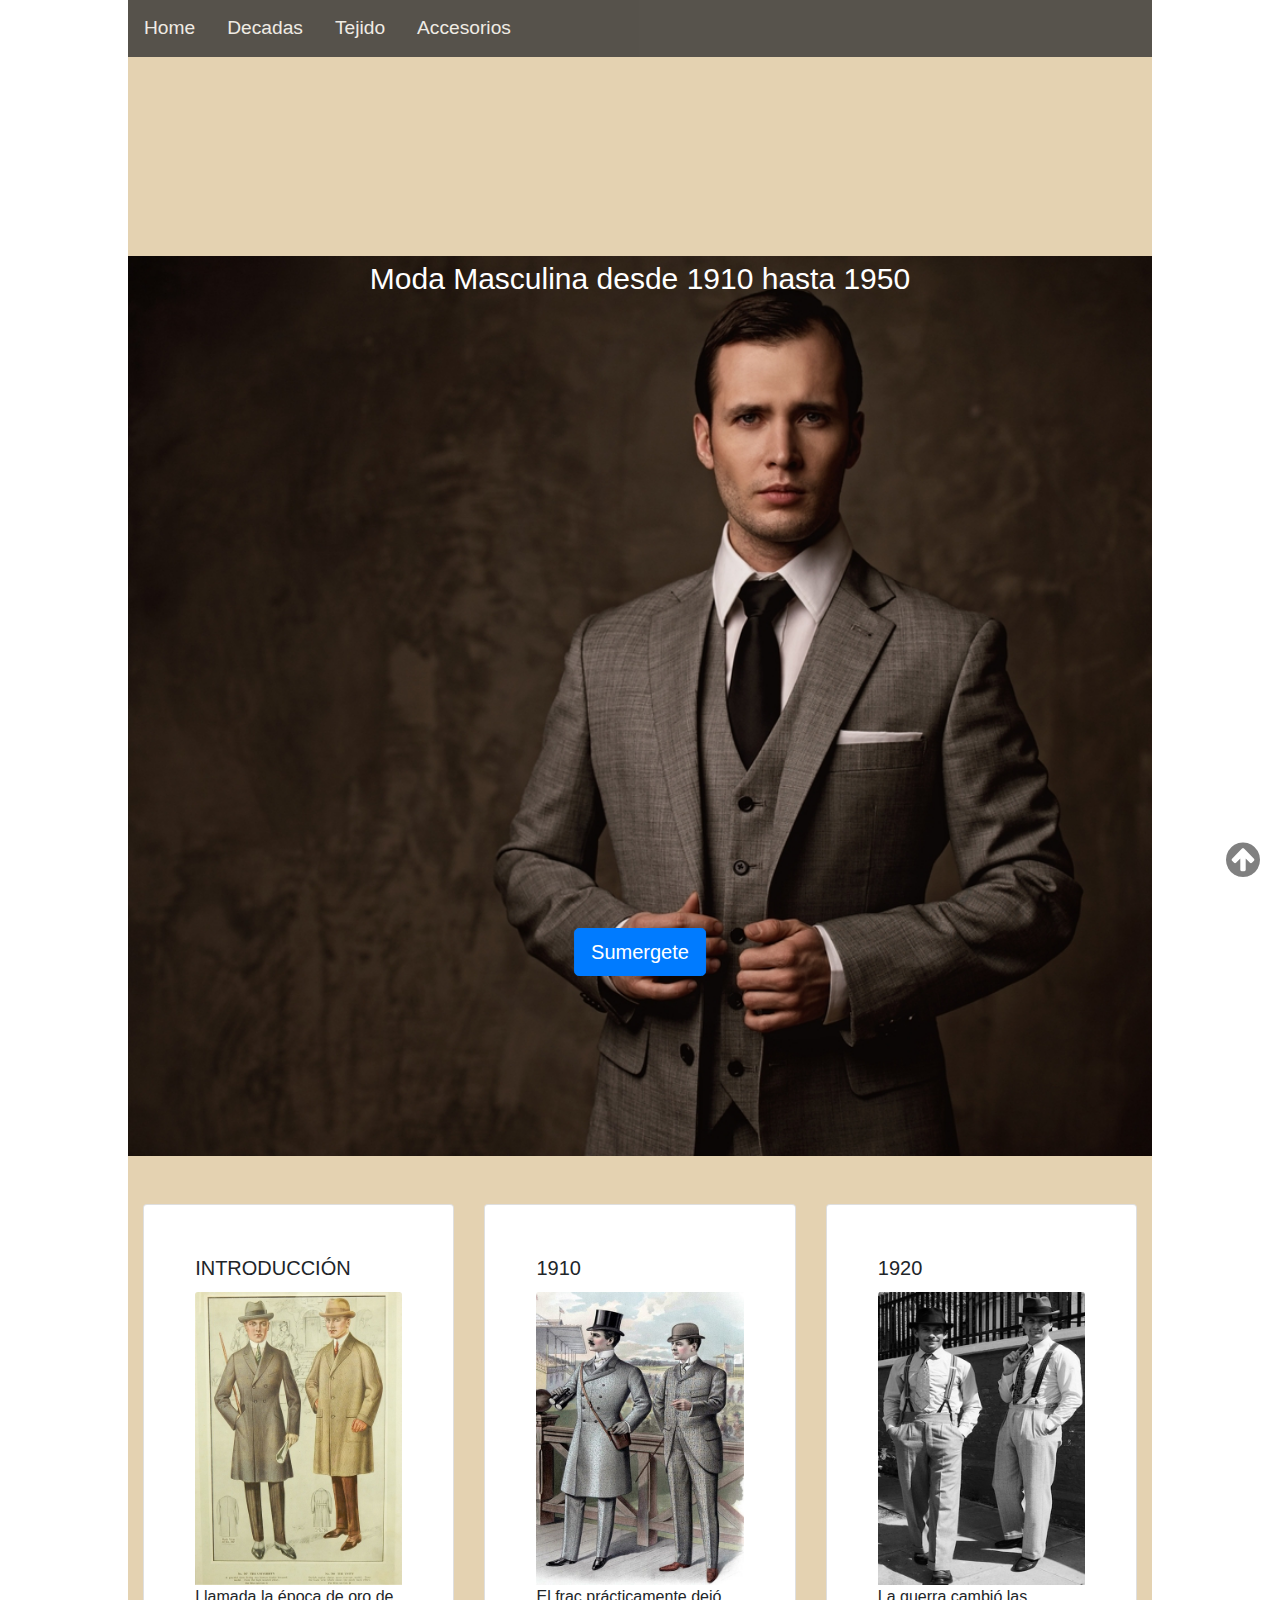
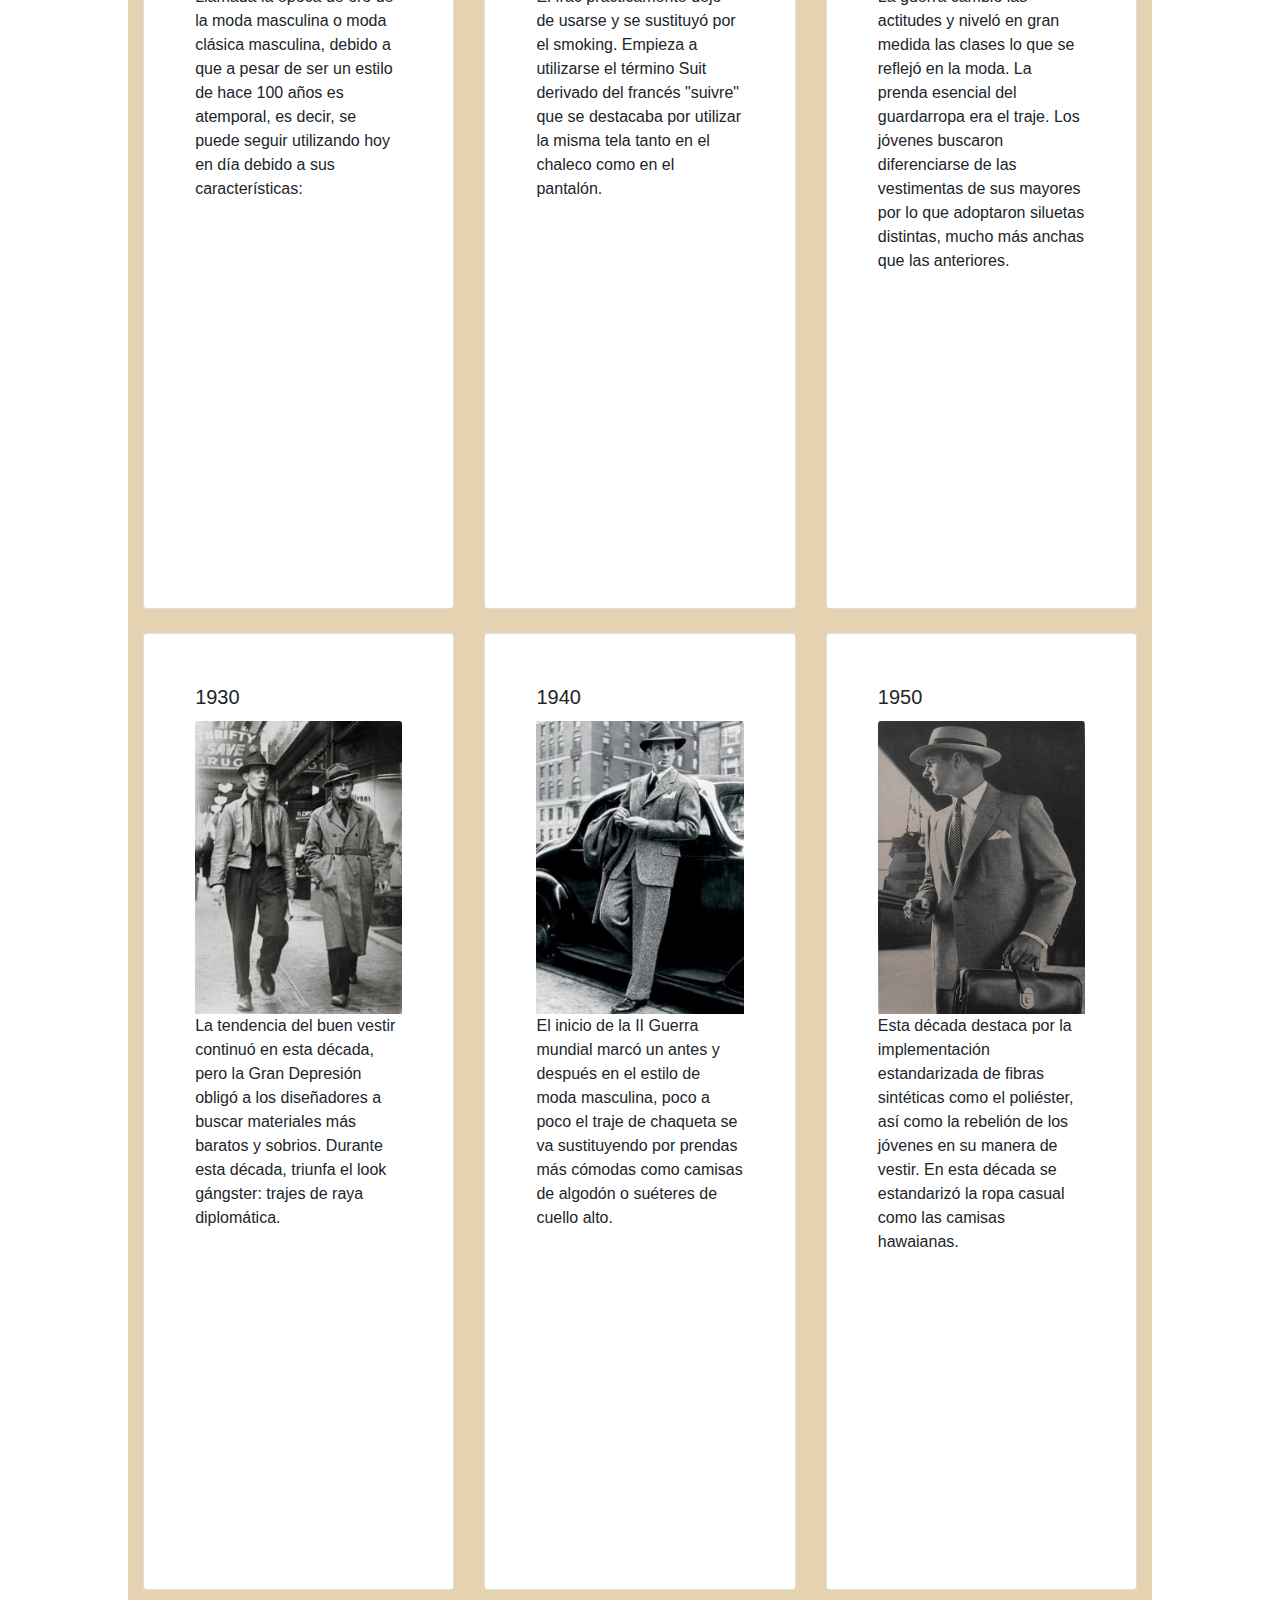
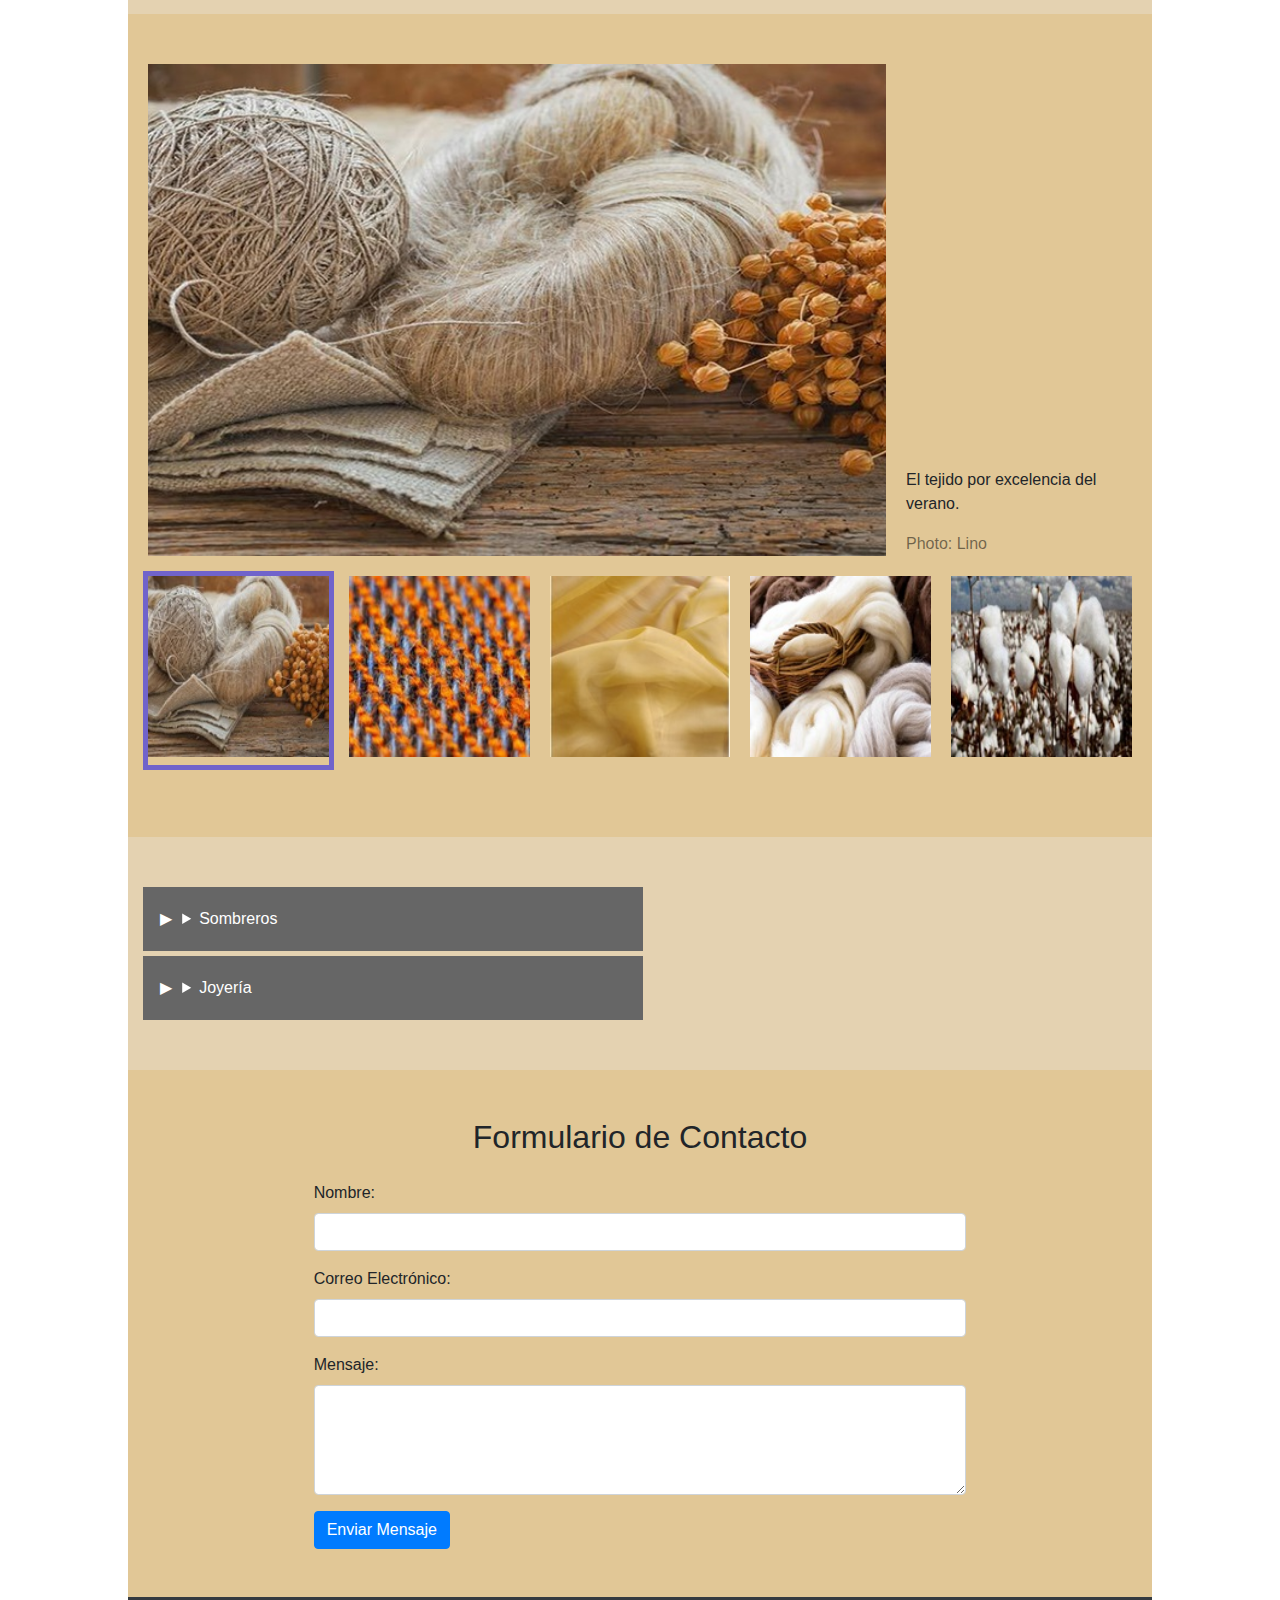
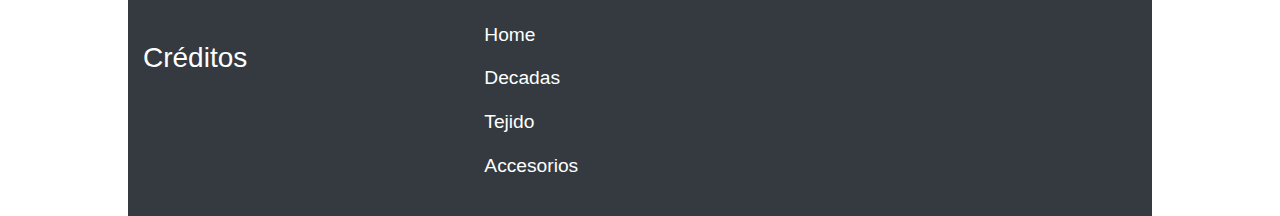
==== index.html @ 14ea00bc "modificacion con bootstrap" ====
<!DOCTYPE html>
<html lang="en">
<head>
    <meta charset="UTF-8">
    <meta name="viewport" content="width=device-width, initial-scale=1.0">
    <title>Proyecto</title>

    <!-- Enlace al CSS -->
    <link rel="stylesheet" href="./css/estilo.css">
    <link rel="shortcut icon" href="./img/fedora_39176.png" type="image/x-icon">
    <link href="https://stackpath.bootstrapcdn.com/bootstrap/4.5.2/css/bootstrap.min.css" rel="stylesheet">

    <!-- Load an icon library to show a hamburger menu (bars) on small screens -->
    <link rel="stylesheet" href="https://cdnjs.cloudflare.com/ajax/libs/font-awesome/4.7.0/css/font-awesome.min.css">


</head>
<body>
    <div id="wrapper"> 

      <!-- Barra de navegación -->
        <nav>
            <div class="topnav" id="myTopnav">
                <a href="#" class="active">Home</a>
                <a href="#decadas">Decadas</a>
                <a href="#tejidos">Tejido</a>
                <a href="#accesorios">Accesorios</a>
                
                <!-- javascript:void(0) desactiva el comportamiento default del vinculo -->
                <a href="javascript:void(0);" class="icon" onclick="myFunction()">
                  <i class="fa fa-bars"></i>
                </a>
            </div>
        </nav>

        <!--  arrow up posicionada en la esquina inferior derecha-->
        <a href="#"><i class="fa fa-arrow-circle-up" aria-hidden="true"></i></a>

        <!-- Lugar de la hero section -->
        <section id="hero" class="position-relative">
          <div class="container text-center">
            <p id="titulo">Moda Masculina desde 1910 hasta 1950</p>
            <a href="#decadas" class="btn btn-primary btn-lg">Sumergete</a>
          </div>
        </section>
        
        <!-- Lugar de las cards con cada decada explicativa -->
        <section id="decadas" class="container mt-5">
          <div class="row">

              <!-- Carta de Introduccion -->
              <div class="col-md-4 mb-4">
                  <div class="card h-100">
                      <div class="card-body">
                          <h5 class="card-title">INTRODUCCIÓN</h5>
                          <img src="./img/Introduccion.jpg" class="card-img-top" alt="Revista de moda de los años 20">
                          <p class="card-text">Llamada la época de oro de la moda masculina o moda clásica masculina, debido a que a pesar de ser un estilo de hace 100 años es atemporal, es decir, se puede seguir utilizando hoy en día debido a sus características:</p>
                          <div class="embed-responsive embed-responsive-16by9">
                              <iframe class="embed-responsive-item" src="https://www.youtube.com/embed/iM1UjoBv0Zc?si=e8dMivkjmxq9FCTk" allowfullscreen></iframe>
                          </div>
                      </div>
                  </div>
              </div>

              <!-- Carta de la decada del 10 -->
              <div class="col-md-4 mb-4">
                  <div class="card h-100">
                      <div class="card-body">
                          <h5 class="card-title">1910</h5>
                          <img src="./img/decada 1910.jpg" class="card-img-top" alt="1910">
                          <p class="card-text">El frac prácticamente dejó de usarse y se sustituyó por el smoking. Empieza a utilizarse el término Suit derivado del francés "suivre" que se destacaba por utilizar la misma tela tanto en el chaleco como en el pantalón.</p>
                          <div class="embed-responsive embed-responsive-16by9">
                              <iframe class="embed-responsive-item" src="https://www.youtube.com/embed/QHp1xga2i-o?si=fme2zaaLNhKTcPFE" allowfullscreen></iframe>
                          </div>
                      </div>
                  </div>
              </div>

              <!-- Carta de la decada del 20 -->
              <div class="col-md-4 mb-4">
                  <div class="card h-100">
                      <div class="card-body">
                          <h5 class="card-title">1920</h5>
                          <img src="./img/1920.jpg" class="card-img-top" alt="1920">
                          <p class="card-text">La guerra cambió las actitudes y niveló en gran medida las clases lo que se reflejó en la moda. La prenda esencial del guardarropa era el traje. Los jóvenes buscaron diferenciarse de las vestimentas de sus mayores por lo que adoptaron siluetas distintas, mucho más anchas que las anteriores.</p>
                          <div class="embed-responsive embed-responsive-16by9">
                              <iframe class="embed-responsive-item" src="https://www.youtube.com/embed/VQyGDyA-k7E?si=0LgiJ6PqYC2ifYFi" allowfullscreen></iframe>
                          </div>
                      </div>
                  </div>
              </div>

              <!-- Carta de la decada del 30 -->
              <div class="col-md-4 mb-4">
                  <div class="card h-100">
                      <div class="card-body">
                          <h5 class="card-title">1930</h5>
                          <img src="./img/1930s.jpg" class="card-img-top" alt="1930">
                          <p class="card-text">La tendencia del buen vestir continuó en esta década, pero la Gran Depresión obligó a los diseñadores a buscar materiales más baratos y sobrios. Durante esta década, triunfa el look gángster: trajes de raya diplomática.</p>
                          <div class="embed-responsive embed-responsive-16by9">
                              <iframe class="embed-responsive-item" src="https://www.youtube.com/embed/6hz35-CYxGA?si=gm8vCn8R5LO2oyAO" allowfullscreen></iframe>
                          </div>
                      </div>
                  </div>
              </div>

              <!-- Carta de la decada del 40 -->
              <div class="col-md-4 mb-4">
                  <div class="card h-100">
                      <div class="card-body">
                          <h5 class="card-title">1940</h5>
                          <img src="./img/1940.jpg" class="card-img-top" alt="1940">
                          <p class="card-text">El inicio de la II Guerra mundial marcó un antes y después en el estilo de moda masculina, poco a poco el traje de chaqueta se va sustituyendo por prendas más cómodas como camisas de algodón o suéteres de cuello alto.</p>
                          <div class="embed-responsive embed-responsive-16by9">
                              <iframe class="embed-responsive-item" src="https://www.youtube.com/embed/c2E_8j5P2pY?si=7Jvb4I-1WBecRReB" allowfullscreen></iframe>
                          </div>
                      </div>
                  </div>
              </div>

              <!-- Carta de la decada del 50 -->
              <div class="col-md-4 mb-4">
                  <div class="card h-100">
                      <div class="card-body">
                          <h5 class="card-title">1950</h5>
                          <img src="./img/1950.png" class="card-img-top" alt="1950">
                          <p class="card-text">Esta década destaca por la implementación estandarizada de fibras sintéticas como el poliéster, así como la rebelión de los jóvenes en su manera de vestir. En esta década se estandarizó la ropa casual como las camisas hawaianas.</p>
                          <div class="embed-responsive embed-responsive-16by9">
                              <iframe class="embed-responsive-item" src="https://www.youtube.com/embed/g1UtBo7bRzc?si=ocVpv2tNaOmQdOIY" allowfullscreen></iframe>
                          </div>
                      </div>
                  </div>
              </div>

          </div>
        </section>
    
      <!-- Carrusel de los tejidos -->
        <section id="tejidos">
          <div class="contenedor_imagen">
              <div class="carousel">
                  <input type="radio" name="slides" checked="checked" id="slide-1">
                  <input type="radio" name="slides" id="slide-2">
                  <input type="radio" name="slides" id="slide-3">
                  <input type="radio" name="slides" id="slide-4">
                  <input type="radio" name="slides" id="slide-5">
                  <ul class="carousel__slides">
                      <li class="carousel__slide">
                          <figure>
                              <div>
                                  <img src="./img/Tela_lino.jpg" alt="">
                              </div>
                              <figcaption>
                                  El tejido por excelencia del verano.
                                  <span class="credit">Photo: Lino</span>
                              </figcaption>
                          </figure>
                      </li>
                      <li class="carousel__slide">
                          <figure>
                              <div>
                                  <img src="./img/tweed.jpeg" alt="">
                              </div>
                              <figcaption>
                                  Tejido ideal para los meses más fríos del invierno.
                                  <span class="credit">Photo: Tweed</span>                            
                              </figcaption>
                          </figure>
                      </li>
                      <li class="carousel__slide">
                          <figure>
                              <div>
                                  <img src="./img/seda.jpg" alt="">
                              </div>
                              <figcaption>
                                  La seda es suave y muy agradable al tacto, sus fibras reflejan la luz de forma única, dándole un brillo muy característico.
                                  <span class="credit">Photo: Seda</span>                            
                              </figcaption>
                          </figure>
                      </li>
                      <li class="carousel__slide">
                          <figure>
                              <div>
                                  <img src="./img/lana-merino.jpg" alt="">
                              </div>
                              <figcaption>
                                  Percibimos el tacto de la lana merina como agradable debido a que están por debajo del umbral de nuestra sensibilidad.
                                  <span class="credit">Photo: Lana Merina</span>                            
                              </figcaption>
                          </figure>
                      </li>
                      <li class="carousel__slide">
                          <figure>
                              <div>
                                  <img src="./img/supima.jpg" alt="">
                              </div>
                              <figcaption>
                                  El algodón Supima es considerado por muchos el mejor algodón del mundo.
                                  <span class="credit">Photo: Algodón Supima</span>                            
                              </figcaption>
                          </figure>
                      </li>
                  </ul>    
                  <ul class="carousel__thumbnails">
                      <li>
                          <label for="slide-1"><img src="./img/Tela_lino_150.jpg" alt=""></label>
                      </li>
                      <li>
                          <label for="slide-2"><img src="./img/tweed_150.jpeg" alt=""></label>
                      </li>
                      <li>
                          <label for="slide-3"><img src="./img/seda_150.jpg" alt=""></label>
                      </li>
                      <li>
                          <label for="slide-4"><img src="./img/lana-merino_150.jpg" alt=""></label>
                      </li>
                      <li>
                          <label for="slide-5"><img src="./img/supima_150.jpg" alt=""></label>
                      </li>
                  </ul>
              </div>
          </div>
        </section>

        <!-- Sección de accesorios -->
        <section id="accesorios" class="container">
          <div>
              <details>
                  <summary>Sombreros</summary>
                  <div class="content">
                      <div class="row">
                          <!-- Canotier -->
                          <div class="col-md-6">
                              <h4>Canotier</h4>
                              <p>
                                  Se trata de un sombrero de verano hecho con un tipo de paja plana y rígida conocida como "Sennit", esta está trenzada en ángulos. Tendrá una forma elíptica, un borde y una corona plana. Contará con una cinta de grogrén, sólida o rayada.
                              </p>
                          </div>
                          <div class="col-md-6">
                              <img src="./img/canotier-hombre.jpg" alt="canotier" class="img-fluid">
                          </div>
                          <!-- Bombín -->
                          <div class="col-md-6">
                              <h4>Bombín</h4>
                              <p>
                                  Es un sombrero rígido, puede estar hecho de poliéster, fieltro de lana o fieltro de piel. Su rasgo distintivo es su corona redonda, abierta y con forma de tazón, suele tener un ala curvada.
                              </p>
                          </div>
                          <div class="col-md-6">
                              <img src="./img/bombin.jpg" alt="bombin" class="img-fluid">
                          </div>
                          <!-- Panama -->
                          <div class="col-md-6">
                              <h4>Panama</h4>
                              <p>
                                  Se trata de un sombrero de verano blanco hecho con paja de la palmera toquilla, es original de Ecuador, su nombre se popularizó debido a que se fotografió a Theodore Roosevelt durante la construcción del canal de Panamá.
                              </p>
                          </div>
                          <div class="col-md-6">
                              <img src="./img/panama.jpg" alt="Panama" class="img-fluid">
                          </div>
                          <!-- Fedora -->
                          <div class="col-md-6">
                              <h4>Fedora</h4>
                              <p>
                                  Es un sombrero de ala plegable que se puede moldear en varias formas diferentes, debido a que es un sombrero de fieltro blando. El ala puede tener diferentes tamaños, así como diferentes bordes.
                              </p>
                          </div>
                          <div class="col-md-6">
                              <img src="./img/fedora.jpg" alt="Fedora" class="img-fluid">
                          </div>
                          <!-- Flat cap -->
                          <div class="col-md-6">
                              <h4>Flat cap</h4>
                              <p>
                                  Es un tipo de sombrero más informal, propio de las clases trabajadoras de Inglaterra, aunque también la uso la aristocracia. Está hecha de una tela tejida, su construcción es de una sola pieza.
                              </p>
                          </div>
                          <div class="col-md-6">
                              <img src="./img/derby-gorra-plana-de-lana-merina.jpg" alt="Flat cap" class="img-fluid">
                          </div>
                      </div>
                  </div>
              </details>
              <details>
                  <summary>Joyería</summary>
                  <div class="content">
                      <div class="row">
                          <!-- Tachones de cuello -->
                          <div class="col-md-6">
                              <h4>Tachones de cuello</h4>
                              <p>
                                  Antiguamente los cuellos y los puños de las camisas estaban separados. Los cuellos debian ser almidonados y hechos rígidos, como estos no se podían se abotonados o atados al cuerpo de la camisa surgieron los tachones de cuello.
                              </p>
                          </div>
                          <div class="col-md-6">
                              <img src="./img/Tachon de cuello.jpg" alt="Tachones de cuello" class="img-fluid">
                          </div>
                          <!-- Alfiler y pin de Corbata -->
                          <div class="col-md-6">
                              <h4>Alfiler y pin de Corbata</h4>
                              <p>
                                  A pesar de ser poco comunes hoy en día aún se pueden encontrar. Estas se usan para mantener la corbata en su correcto lugar, los alfileres se usan perforando la corbata y camisa, y el pin la engancha.
                              </p>
                          </div>
                          <div class="col-md-6">
                              <img src="./img/Pin de corbata.jpeg" alt="Alfiler y pin de Corbata" class="img-fluid">
                          </div>
                          <!-- Anillo de Corbata -->
                          <div class="col-md-6">
                              <h4>Anillo de Corbata</h4>
                              <p>
                                  Para su uso solo hace falta pasar ambos extremos de la corbata o bufanda a través del anillo y luego tirar hacia arriba para ajustar. Este puede ser una banda lisa y simple, un anillo de sello o más ornamental en cuanto al diseño.
                              </p>
                          </div>
                          <div class="col-md-6">
                              <img src="./img/anillo.jpeg" alt="Anillo de Corbata" class="img-fluid">
                          </div>
                          <!-- Cadena de Cuello -->
                          <div class="col-md-6">
                              <h4>Cadena de Cuello</h4>
                              <p>
                                  Consiste en una cadena que está unida a 2 piezas que son insertadas a través de cada hoja de un cuello, dejando la cadena colgando a lo largo del ensanche del cuello.
                              </p>
                          </div>
                          <div class="col-md-6">
                              <img src="./img/chain.jpg" alt="Cadena de Cuello" class="img-fluid">
                          </div>
                      </div>
                  </div>
              </details>
          </div>
        </section>

      <!-- Contacto -->
      <section id="contacto" class="py-5">
        <div class="container">
          <div class="row">
            <div class="col-md-8 offset-md-2">
              <h2 class="text-center mb-4">Formulario de Contacto</h2>
              <form id="contactForm" action="#" method="POST" novalidate>
                <div class="form-group">
                  <label for="nombre">Nombre:</label>
                  <input type="text" class="form-control" id="nombre" name="nombre" required>
                  <div class="invalid-feedback">
                    Por favor, ingresa tu nombre.
                  </div>
                </div>
                <div class="form-group">
                  <label for="email">Correo Electrónico:</label>
                  <input type="email" class="form-control" id="email" name="email" required>
                  <div class="invalid-feedback">
                    Por favor, ingresa un correo electrónico válido.
                  </div>
                </div>
                <div class="form-group">
                  <label for="mensaje">Mensaje:</label>
                  <textarea class="form-control" id="mensaje" name="mensaje" rows="4" required></textarea>
                  <div class="invalid-feedback">
                    Por favor, ingresa tu mensaje.
                  </div>
                </div>
                <button type="submit" class="btn btn-primary">Enviar Mensaje</button>
              </form>
            </div>
          </div>
        </div>
      </section>

      <!-- Aqui se encuentra el footer -->
      <footer class="bg-dark text-white pt-4">
        <div class="container">
          <div class="row">

            <!-- Redes Sociales asi como los lugares de donde se encontraron la informacion y las imagenes -->
            <div class="col-md-4">

              <!-- Trigger/Open The Modal -->
              <h3 id="myBtn" class="cursor-pointer">Créditos</h3>

              <!-- The Modal -->
              <div id="myModal" class="modal">
                <!-- Modal content -->
                <div class="modal-content">
                  <span class="close">&times;</span>
                  <p>Esta pagina es para propositos educacionales</p>
                  <p>Todas la imagenes de esta web pertenecen a sus propietarios originales</p>
                </div>
              </div>
            </div>

            <!-- Copia de la barra de navegación -->
            <div class="col-md-4">
              <a href="#" class="text-white"><p>Home</p></a>
              <a href="#decadas" class="text-white"><p>Decadas</p></a>
              <a href="#tejidos" class="text-white"><p>Tejido</p></a>
              <a href="#accesorio" class="text-white"><p>Accesorios</p></a>
            </div>
          </div>
        </div>
      </footer>

<!-- enlace al archivo de todos los js del website -->
    <script src="./js/funtions.js"></script>
    <script src="https://stackpath.bootstrapcdn.com/bootstrap/4.5.2/js/bootstrap.min.js"></script>

</body>
</html>
---- css/estilo.css ----
/***********************************************************/
/*          Trabajo Primer Trimestre                       */
/*          author: Jonathan Garcia                        */
/*          version: 1.0                                   */
/*          comments: Trabajo de clase final de trimestre  */
/***********************************************************/

@font-face { 
  font-family: titulo ;
  src: url(../fonts/VectisW01-Regular\ Regular.ttf);
}
@font-face {
  font-family: textonormal;
  src: url(../fonts/agoestoesan.ttf);
} 

/************* estilo general ****************/

body {margin: 0;padding:0; 
  background-color: #a0a07c;
  font-family: textonormal;}

#wrapper {background-color: #E4D2B1;
      width:100%;             
      margin:auto}   


/************************** nav style (from w3schools) **********************/

nav {position:sticky;
  top:0;
  z-index:99;
  opacity: 0.8;}

.fa-arrow-circle-up {position: fixed;
                  bottom:20px;
                  right:20px;
                  font-size:2.5em !important;
                  z-index:99;}

a .fa-arrow-circle-up {color:gray;}

/* Add a black background color to the top navigation */
.topnav {
   background-color: #333;
   overflow: hidden;
 }
 
 /* Style the links inside the navigation bar */
 .topnav a {
   float: left;
   display: block;
   color: #f2f2f2;
   text-align: center;
   padding: 14px 16px;
   text-decoration: none; /***** no se subraye el vínculo ****/
   font-size: 1.2em;
 }
 
 /* Change the color of links on hover */
 .topnav a:hover {
   background-color: #ddd;
   color: black;
 }
 
 /* Add an active class to highlight the current page 
 .topnav a.active {
   background-color: #04AA6D;
   color: white;
 }
 */

 /* Hide the link that should open and close the topnav on small screens */
 .topnav .icon {
   display: none;
 } 






/************************************** HERO SECTION *************/

#hero {
  background-image: url(../img/Men’s-Fashion-Style-in-the-1920s.jpg);
  height: 100vh;
  background-size: cover;
  background-position: 66%;
  position: relative;
}

#titulo {
  font-size: 30px;
  font-family: Arial, sans-serif; 
  color: white;
  margin-top: 20%;
}

#hero .btn {
  position: absolute;
  bottom: 20%;
  left: 50%;
  transform: translateX(-50%);
}


/*************************** decadas SECTION (GRID-3) ********************/
.card {
  border: 1px solid gray;
  background-color: white;
  border-radius: 10px;
  padding: 10%;
  margin-bottom: 25px; /* Añadir margen inferior para espacio adicional */
}

.card:hover {
  box-shadow: 3px 3px 5px #808080;
}

.card img {
  width: 100%;
}

.texto_card {
  margin: 3%;
}

/******************* estilo del video dentro de la card ***************/
.container .embed-responsive {
  position: relative;
  overflow: hidden;
  width: 100%;
  padding-top: 56.25%;
}


/********************** Tejidos section ********************/
#tejidos {
  background: #e1c796;
  padding: 50px 0;
}

.contenedor_imagen {
  max-width: 1044px;
  margin: 0 auto;
  padding: 0 20px;
}

.carousel {
  display: block;
  text-align: left;
  position: relative;
  margin-bottom: 22px;
}

.carousel > input {
  clip: rect(1px, 1px, 1px, 1px);
  clip-path: inset(50%);
  height: 1px;
  width: 1px;
  margin: -1px;
  overflow: hidden;
  padding: 0;
  position: absolute;
}

.carousel > input:nth-of-type(5):checked ~ .carousel__slides .carousel__slide:first-of-type {
  margin-left: -400%;
}

.carousel > input:nth-of-type(4):checked ~ .carousel__slides .carousel__slide:first-of-type {
  margin-left: -300%;
}

.carousel > input:nth-of-type(3):checked ~ .carousel__slides .carousel__slide:first-of-type {
  margin-left: -200%;
}

.carousel > input:nth-of-type(2):checked ~ .carousel__slides .carousel__slide:first-of-type {
  margin-left: -100%;
}

.carousel > input:nth-of-type(1):checked ~ .carousel__slides .carousel__slide:first-of-type {
  margin-left: 0%;
}

.carousel > input:nth-of-type(1):checked ~ .carousel__thumbnails li:nth-of-type(1) {
  box-shadow: 0px 0px 0px 5px rgba(0, 0, 255, 0.5);
}

.carousel > input:nth-of-type(2):checked ~ .carousel__thumbnails li:nth-of-type(2) {
  box-shadow: 0px 0px 0px 5px rgba(0, 0, 255, 0.5);
}

.carousel > input:nth-of-type(3):checked ~ .carousel__thumbnails li:nth-of-type(3) {
  box-shadow: 0px 0px 0px 5px rgba(0, 0, 255, 0.5);
}

.carousel > input:nth-of-type(4):checked ~ .carousel__thumbnails li:nth-of-type(4) {
  box-shadow: 0px 0px 0px 5px rgba(0, 0, 255, 0.5);
}

.carousel > input:nth-of-type(5):checked ~ .carousel__thumbnails li:nth-of-type(5) {
  box-shadow: 0px 0px 0px 5px rgba(0, 0, 255, 0.5);
}

.carousel__slides {
  position: relative;
  z-index: 1;
  padding: 0;
  margin: 0;
  overflow: hidden;
  white-space: nowrap;
  box-sizing: border-box;
  display: flex;
}

.carousel__slide {
  position: relative;
  display: block;
  flex: 1 0 100%;
  width: 100%;
  height: 100%;
  overflow: hidden;
  transition: all 300ms ease-out;
  vertical-align: top;
  box-sizing: border-box;
  white-space: normal;
}

.carousel__slide figure {
  display: flex;
  margin: 0;
}

.carousel__slide div {
  position: relative;
  width: 100%;
}

.carousel__slide div:before {
  display: block;
  content: "";
  width: 100%;
  padding-top: 66.6666666667%;
}

.carousel__slide div > img {
  position: absolute;
  top: 0;
  left: 0;
  right: 0;
  bottom: 0;
  width: 100%;
  height: 100%;
}

.carousel__slide img {
  display: block;
  flex: 1 1 auto;
  object-fit: cover;
}

.carousel__slide figcaption {
  align-self: flex-end;
  padding: 20px 20px 0 20px;
  flex: 0 0 auto;
  width: 25%;
  min-width: 150px;
}

.carousel__slide .credit {
  margin-top: 1rem;
  color: rgba(0, 0, 0, 0.5);
  display: block;
}

.carousel__thumbnails {
  list-style: none;
  padding: 0;
  margin: 0;
  display: flex;
  margin: 0 -10px;
}

.carousel__slides + .carousel__thumbnails {
  margin-top: 20px;
}

.carousel__thumbnails li {
  flex: 1 1 auto;
  max-width: calc((100% / 5) - 20px);
  margin: 0 10px;
  transition: all 300ms ease-in-out;
}

.carousel__thumbnails label {
  display: block;
  position: relative;
}

.carousel__thumbnails label:before {
  display: block;
  content: "";
  width: 100%;
  padding-top: 100%;
}

.carousel__thumbnails label > img {
  position: absolute;
  top: 0;
  left: 0;
  right: 0;
  bottom: 0;
  width: 100%;
  height: 100%;
}

.carousel__thumbnails label:hover,
.carousel__thumbnails label:focus {
  cursor: pointer;
}

.carousel__thumbnails label:hover img,
.carousel__thumbnails label:focus img {
  box-shadow: 0px 0px 0px 1px rgba(0, 0, 0, 0.25);
  transition: all 300ms ease-in-out;
}

.carousel__thumbnails img {
  display: block;
  width: 100%;
  height: 100%;
  object-fit: cover;
}

/********************** Accesorios section *********************/

#accesorios {
  margin-left: 50%;
  transform: translate(-50%);
  margin-top: 50px; /* Margen superior */
  margin-bottom: 50px; /* Margen inferior */
}

/* # The Rotating Marker # */
details summary::-webkit-details-marker { display: none; }
summary::before {
  font-family: "Hiragino Mincho ProN", "Open Sans", sans-serif;
  content: "▶";
  position: absolute;
  top: 1rem;
  left: 0.8rem;
  transform: rotate(0);
  transform-origin: center;
  transition: 0.2s transform ease;
}
details[open] > summary:before {
  transform: rotate(90deg);
  transition: 0.45s transform ease;
}

/* # The Sliding Summary # */
details { overflow: hidden; }
details summary {
  position: relative;
  z-index: 10;
}
@keyframes details-show {
  from {
      margin-bottom: -80%;
      opacity: 0;
      transform: translateY(-100%);
  }
}
details > *:not(summary) {
  animation: details-show 500ms ease-in-out;
  position: relative;
  z-index: 1;
  transition: all 0.3s ease-in-out;
  color: transparent;
  overflow: hidden;
}
details[open] > *:not(summary) { color: inherit; }

/* # Just Some Pretty Styles # */
img { max-width: 100%; }
p { margin: 0; padding-bottom: 10px; }
p:last-child { padding: 0; }
details {
  max-width: 500px;
  box-sizing: border-box;
  margin-top: 5px;
  background: white;
}
summary {
  border: 4px solid transparent;
  outline: none;
  padding: 1rem;
  display: block;
  background: #666;
  color: white;
  padding-left: 2.2rem;
  position: relative;
  cursor: pointer;
}
details[open] summary,
summary:hover {
  color: #FFCA28;
  background: #444;
}
summary:hover strong,
details[open] summary strong,
summary:hover::before,
details[open] summary::before {
  color: #FFA128;
}
.content {
  padding: 10px;
  border: 2px solid #888;
  border-top: none;
}

/******************  Sombreros (GRID-2) ************************/

@media (min-width: 768px) {
  .row {
      display: flex;
      flex-wrap: wrap;
  }

  .col-md-6 {
      padding: 4%;
  }
}

#introimg {
  width: 80%;
  display: block;
  margin: auto;
}

/******************** Contacto *******************************/

section#contacto {
  background-color: #e1c796;
  padding-top: 20px;
}

.form-group {
  margin-bottom: 20px;
}

.invalid-feedback {
  display: none;
  color: red;
}

.form-control.is-invalid {
  border-color: red;
}

.btn-primary {
  background-color: #007bff;
  border-color: #007bff;
}

.btn-primary:hover {
  background-color: #0069d9;
  border-color: #0062cc;
}

.btn-primary:focus {
  box-shadow: 0 0 0 0.2rem rgba(38, 143, 255, 0.5);
}

/******************** footer *****************************************/
footer {
  background-color: black;
  color: white;
  padding-top: 20px;
  padding-bottom: 20px;
}

footer h3 {
  margin: 20px 0;
  cursor: pointer;
}

footer a {
  color: white;
  text-decoration: none;
}

footer a p {
  font-size: 1.2em;
  margin-bottom: 15px;
  border: hidden;
  padding-left: 10px;
  transition: 1s;
}

footer a p:hover {
  color: rgb(196, 195, 195);
  border-left: 3px solid white;
}

/******* créditos ******************/

/* The Modal (background) */
.modal {
  display: none; 
  position: fixed; 
  z-index: 1; 
  left: 10%;
  top: 0;
  width: 80%; 
  height: 100%; 
  overflow: auto;
  background-color: rgb(0,0,0); 
  background-color: rgba(0,0,0,0.4); 
  color: black;
}

/* Modal Content/Box */
.modal-content {
  background-color: #fefefe;
  margin: 15% auto; 
  padding: 20px;
  border: 1px solid #888;
  width: 80%; 
}

.close {
  color: #aaa;
  float: right;
  font-size: 28px;
  font-weight: bold;
}

.close:hover,
.close:focus {
  color: black;
  text-decoration: none;
  cursor: pointer;
}

/* Then style the iframe to fit in the container div with full height and width */
footer .responsive-iframe {
  position: absolute;
  top: 10%;     
  left: 10%;    
  bottom: 0;
  right: 0;
  width: 80%;   
  height: 80%;  
}

/*************** responsividad ************/

@media only screen and (width>650px){    /******** TABLET **********/
  #wrapper {width: 80%;} 
  .grid-2 {grid-template-columns:50% 50%;}

}

@media only screen and (width>900px){    /*************** COMPUTER *********/
  .grid-3 {grid-template-columns: 33.33% 33.33% 33.33%;}
}


/**************** responsive topnav (w3schools) *******************************/

/* When the screen is less than 850 pixels wide, hide all links, except for the first one ("Home"). Show the link that contains should open and close the topnav (.icon) */
@media screen and (max-width: 850px) {
.topnav a:not(:first-child) {display: none;}
.topnav a.icon {
  float: right;
  display: block;
}
}

/* The "responsive" class is added to the topnav with JavaScript when the user clicks on the icon. This class makes the topnav look good on small screens (display the links vertically instead of horizontally) */
@media screen and (max-width: 850px) {
.topnav.responsive {position: relative;}
.topnav.responsive a.icon {
  position: absolute;
  right: 0;
  top: 0;
}
.topnav.responsive a {
  float: none;
  display: block;
  text-align: left;
}
}
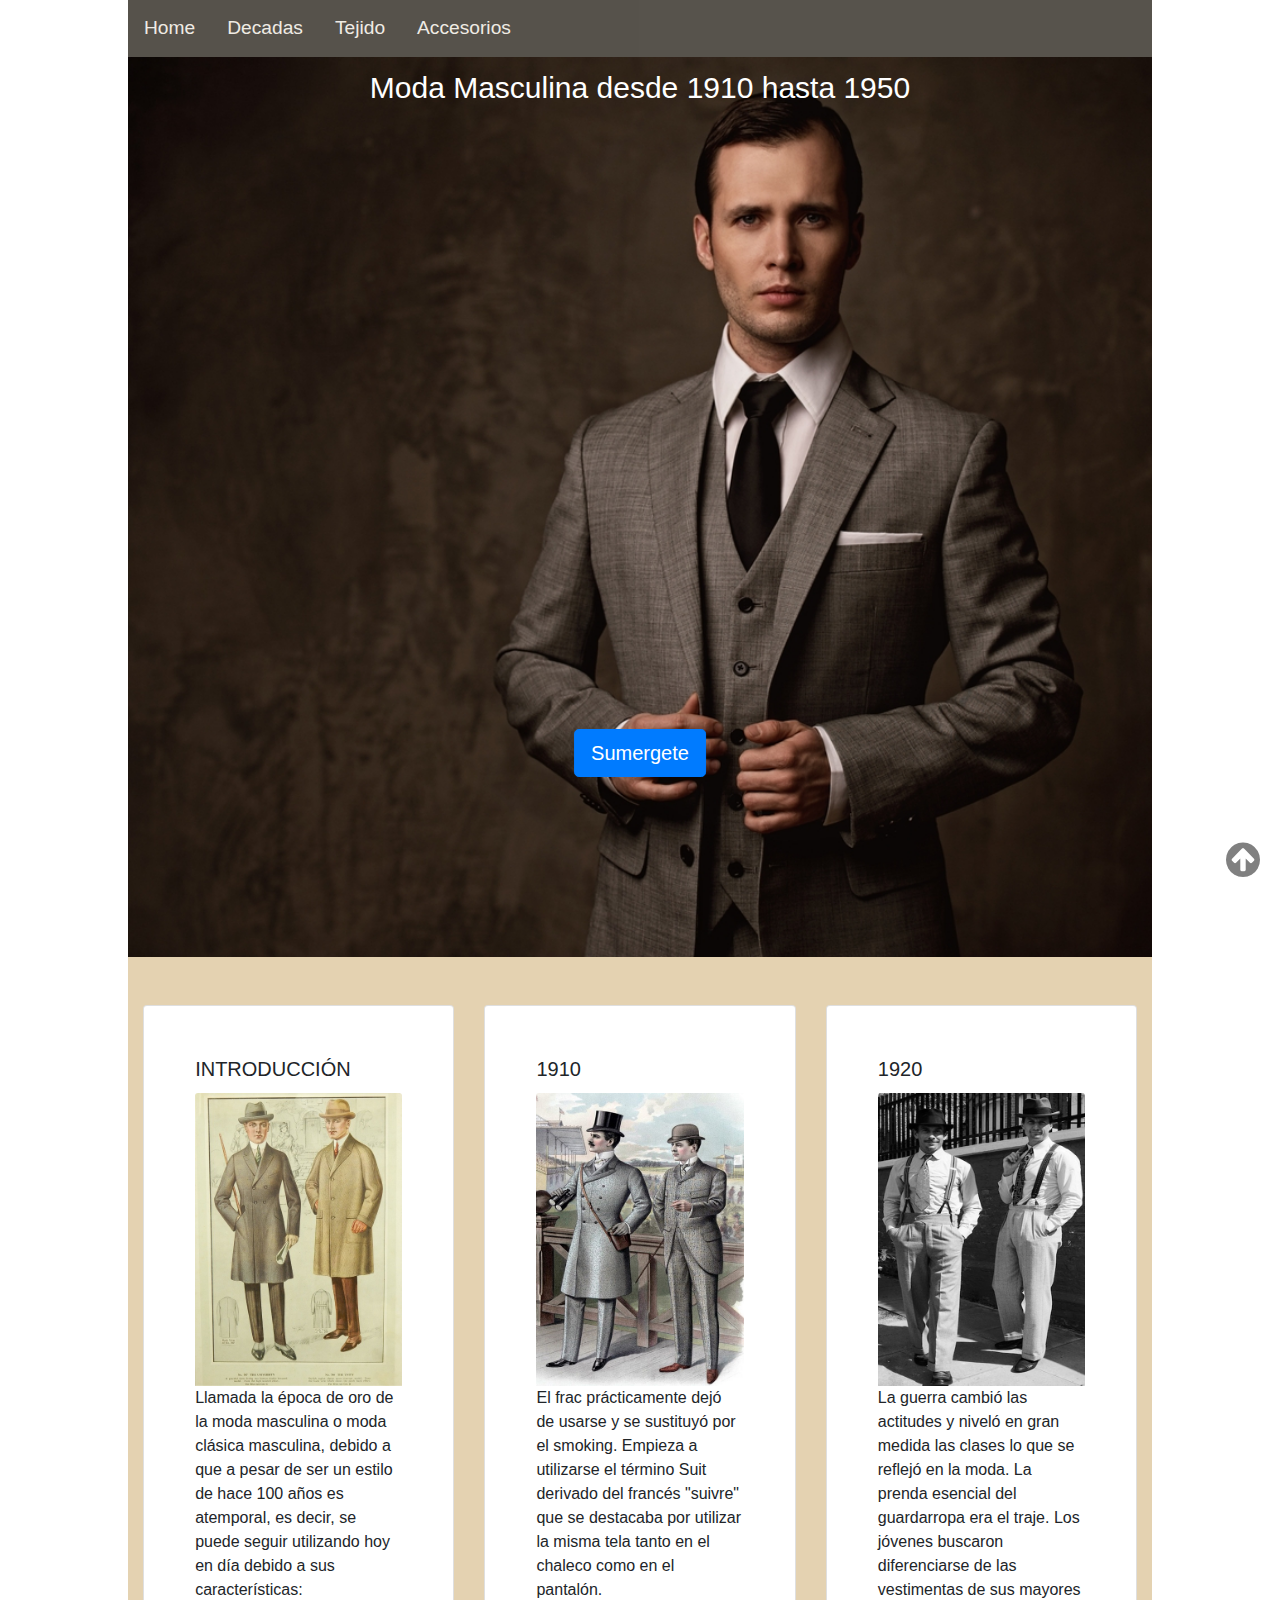
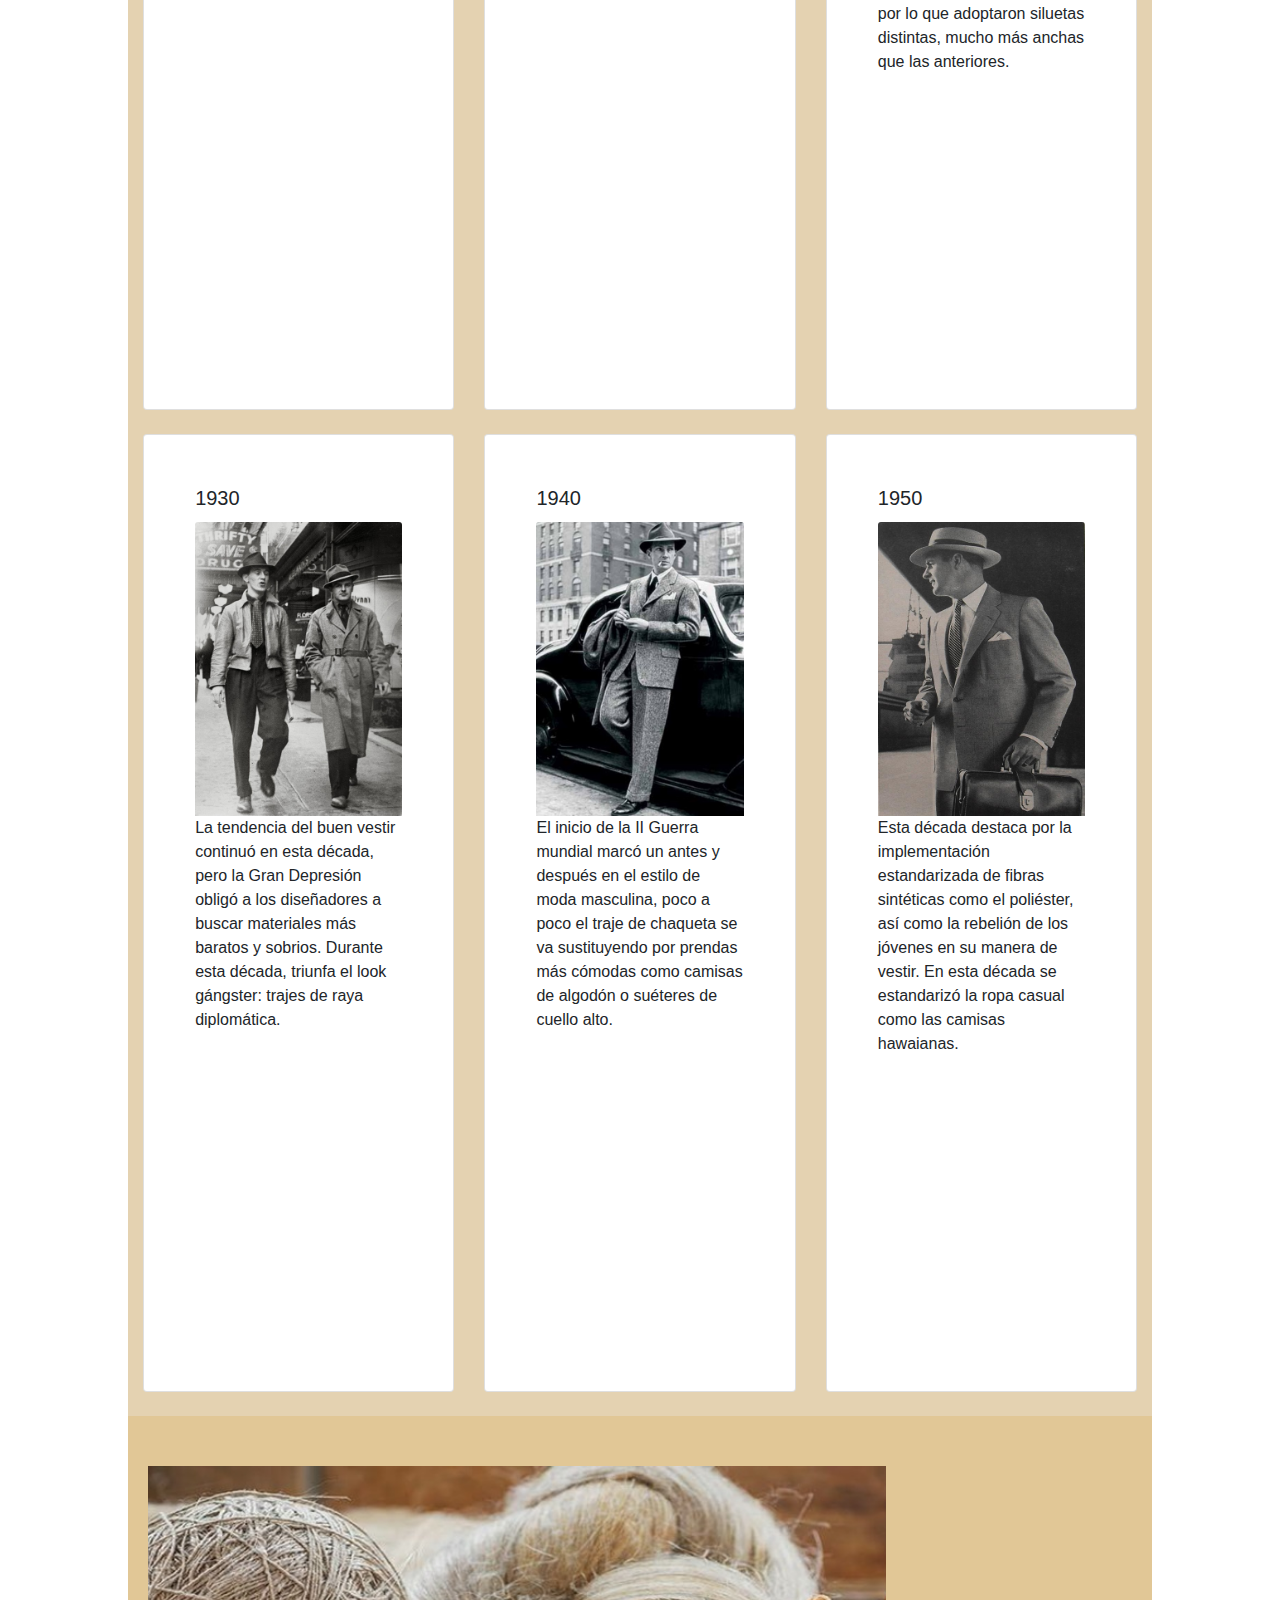
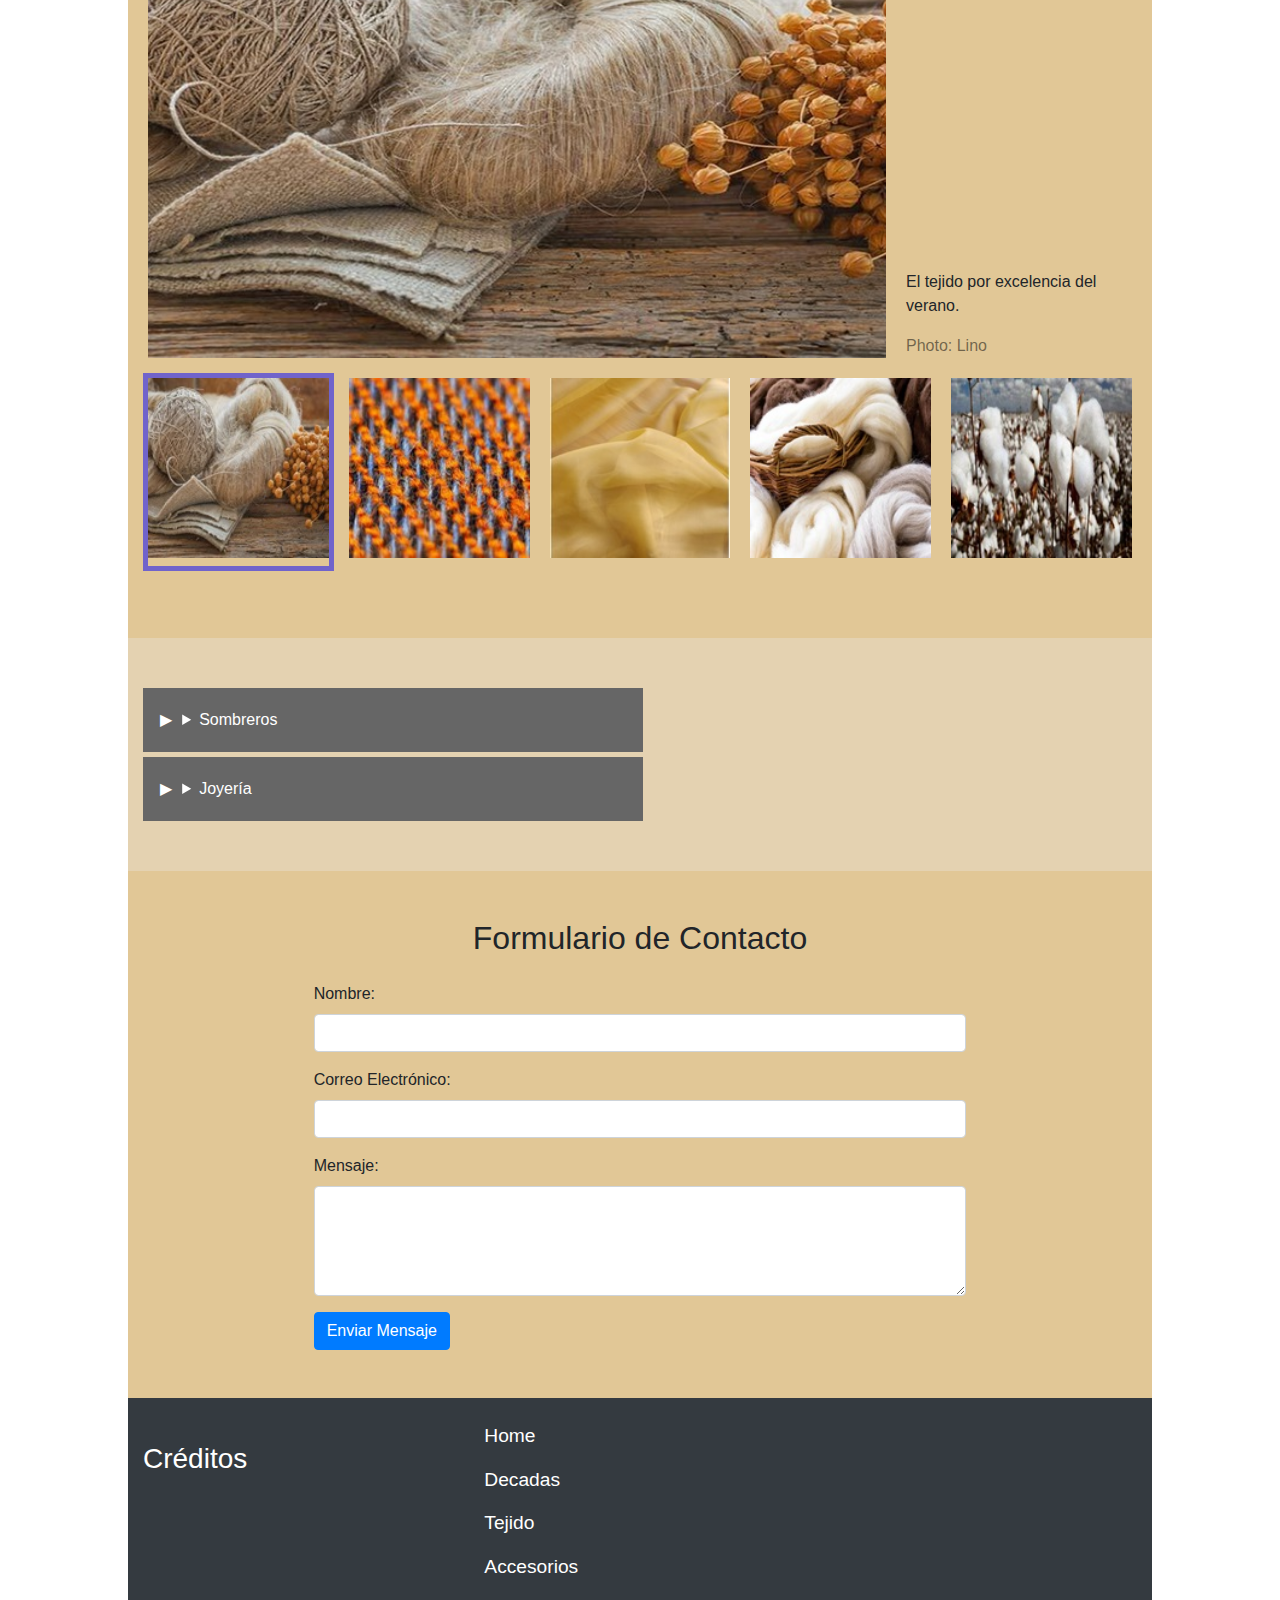
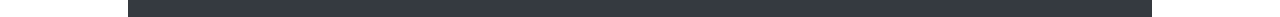
==== commit 42b3f982: "Entrega final" ====
--- a/index.html
+++ b/index.html
@@ -39,7 +39,7 @@
         <!-- Lugar de la hero section -->
         <section id="hero" class="position-relative">
           <div class="container text-center">
-            <p id="titulo">Moda Masculina desde 1910 hasta 1950</p>
+            <p class='p-2 ' id="titulo">Moda Masculina desde 1910 hasta 1950</p>
             <a href="#decadas" class="btn btn-primary btn-lg">Sumergete</a>
           </div>
         </section>
@@ -402,6 +402,7 @@
 
 <!-- enlace al archivo de todos los js del website -->
     <script src="./js/funtions.js"></script>
+    <script src="jquery-3.7.1.min.js"></script>
     <script src="https://stackpath.bootstrapcdn.com/bootstrap/4.5.2/js/bootstrap.min.js"></script>
 
 </body>
--- a/css/estilo.css
+++ b/css/estilo.css
@@ -94,7 +94,6 @@
   font-size: 30px;
   font-family: Arial, sans-serif; 
   color: white;
-  margin-top: 20%;
 }
 
 #hero .btn {
